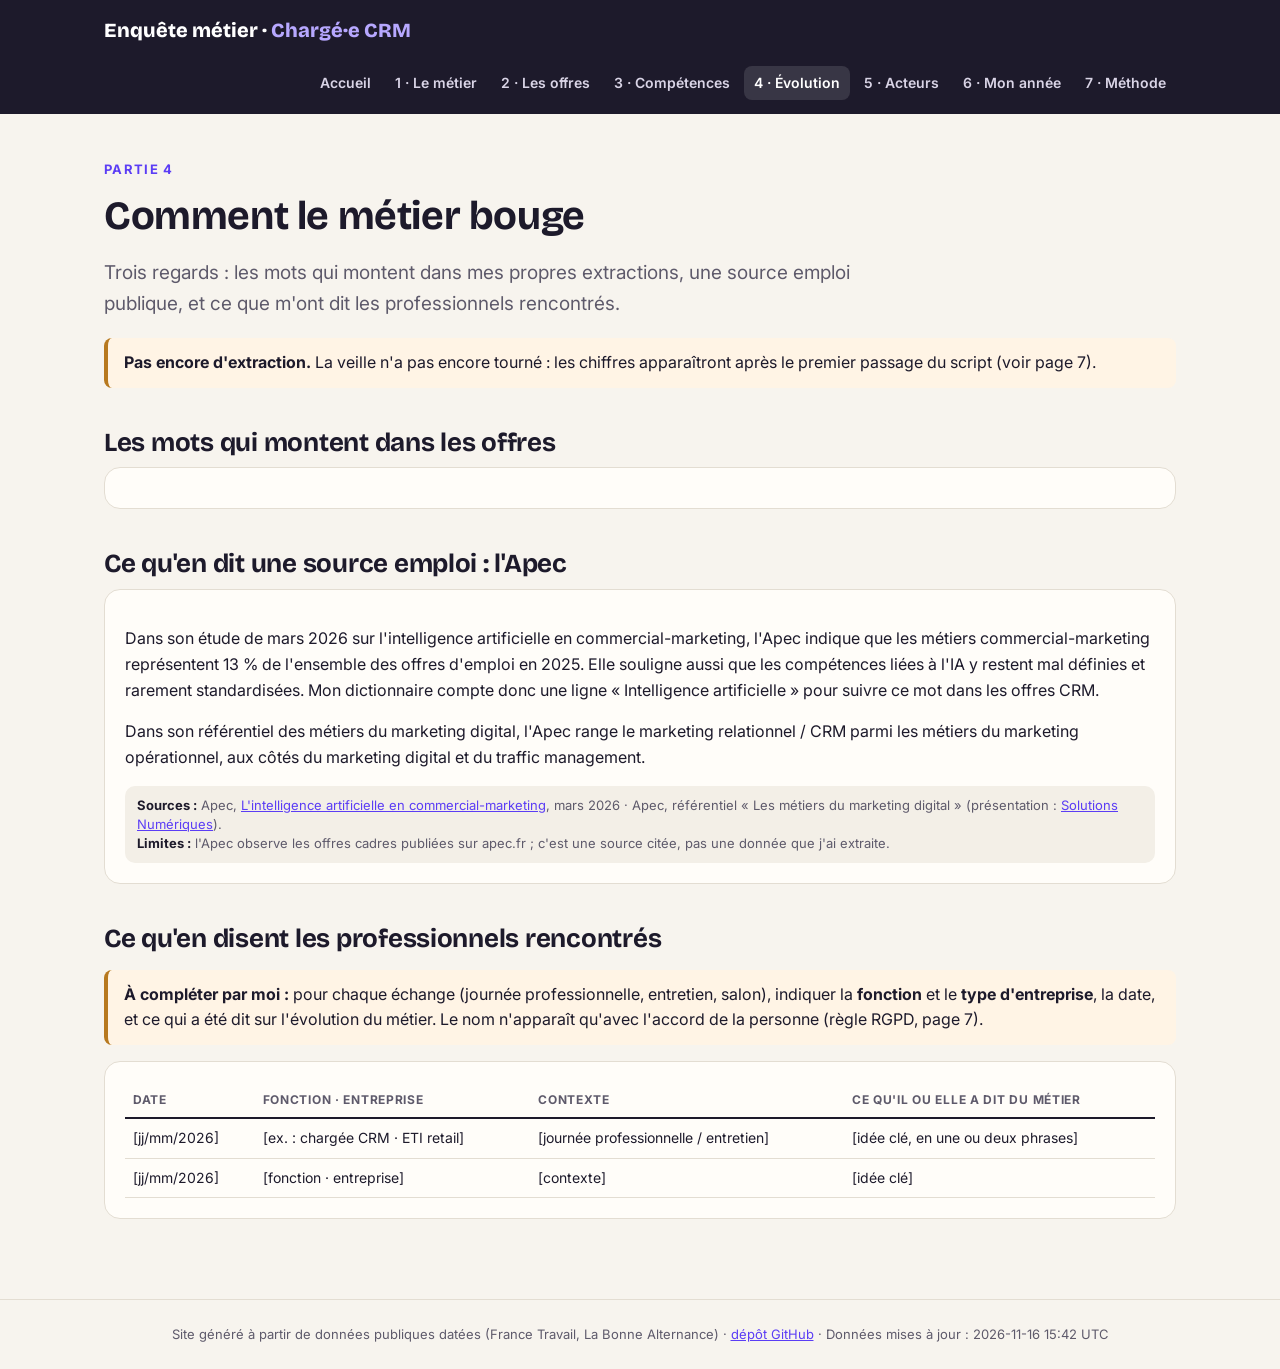
==== docs/evolution.html @ 44a3c21b "Site d'enquête métier Chargé·e CRM + veille automatique - scripts de collecte (France Travail, La Bo" ====
<!DOCTYPE html>
<html lang="fr"><head><meta charset="UTF-8"><meta name="viewport" content="width=device-width, initial-scale=1">
<title>Évolution · Enquête métier Chargé·e CRM</title>
<link rel="preconnect" href="https://fonts.googleapis.com">
<link href="https://fonts.googleapis.com/css2?family=Bricolage+Grotesque:wght@700;800&family=Inter:wght@400;600;700&display=swap" rel="stylesheet">
<link rel="stylesheet" href="assets/style.css">
</head><body data-page="evolution"><main>

<p class="kicker">Partie 4</p>
<h1>Comment le métier bouge</h1>
<p class="lead">Trois regards : les mots qui montent dans mes propres extractions, une source emploi publique, et ce que m'ont dit les professionnels rencontrés.</p>
<div id="donnees"></div>
<h2>Les mots qui montent dans les offres</h2>
<div class="card" id="mots"></div>
<h2>Ce qu'en dit une source emploi : l'Apec</h2>
<div class="card">
<p>Dans son étude de mars 2026 sur l'intelligence artificielle en commercial-marketing, l'Apec indique que les métiers commercial-marketing représentent 13 % de l'ensemble des offres d'emploi en 2025. Elle souligne aussi que les compétences liées à l'IA y restent mal définies et rarement standardisées. Mon dictionnaire compte donc une ligne « Intelligence artificielle » pour suivre ce mot dans les offres CRM.</p>
<p>Dans son référentiel des métiers du marketing digital, l'Apec range le marketing relationnel / CRM parmi les métiers du marketing opérationnel, aux côtés du marketing digital et du traffic management.</p>
<div class="src"><b>Sources :</b> Apec, <a href="https://corporate.apec.fr/files/live/sites/corporate/files/Nos%20etudes/PDF/L'intelligence%20artificielle%20en%20commercial-marketing.pdf">L'intelligence artificielle en commercial-marketing</a>, mars 2026 · Apec, référentiel « Les métiers du marketing digital » (présentation : <a href="https://www.solutions-numeriques.com/?p=17293">Solutions Numériques</a>).<br><b>Limites :</b> l'Apec observe les offres cadres publiées sur apec.fr ; c'est une source citée, pas une donnée que j'ai extraite.</div>
</div>
<h2>Ce qu'en disent les professionnels rencontrés</h2>
<div class="todo"><b>À compléter par moi :</b> pour chaque échange (journée professionnelle, entretien, salon), indiquer la <b>fonction</b> et le <b>type d'entreprise</b>, la date, et ce qui a été dit sur l'évolution du métier. Le nom n'apparaît qu'avec l'accord de la personne (règle RGPD, page 7).</div>
<div class="card"><table><tr><th>Date</th><th>Fonction · entreprise</th><th>Contexte</th><th>Ce qu'il ou elle a dit du métier</th></tr>
<tr><td>[jj/mm/2026]</td><td>[ex. : chargée CRM · ETI retail]</td><td>[journée professionnelle / entretien]</td><td>[idée clé, en une ou deux phrases]</td></tr>
<tr><td>[jj/mm/2026]</td><td>[fonction · entreprise]</td><td>[contexte]</td><td>[idée clé]</td></tr>
</table></div>

</main><script src="assets/app.js"></script></body></html>
---- docs/assets/style.css ----
:root{--ink:#1d1a2b;--muted:#5e5a6b;--paper:#f7f4ee;--card:#fffdf9;--line:#e3ddd2;--violet:#5b3df5;--violet-soft:#ece8ff;--coral:#e8573a;--green:#0f8a5c;--amber:#b7791f}
*{box-sizing:border-box}
body{margin:0;background:var(--paper);color:var(--ink);font-family:Inter,system-ui,sans-serif;font-size:16px;line-height:1.6}
h1,h2,h3{font-family:"Bricolage Grotesque",Inter,sans-serif;line-height:1.15;letter-spacing:-.01em}
a{color:var(--violet)}
header.site{background:var(--ink);color:#fff}
header.site .in{max-width:1120px;margin:0 auto;padding:14px 24px;display:flex;align-items:center;gap:20px;flex-wrap:wrap}
header.site .brand{font-family:"Bricolage Grotesque";font-weight:800;font-size:20px;color:#fff;text-decoration:none}
header.site .brand span{color:#b7a8ff}
nav.main{display:flex;gap:4px;flex-wrap:wrap;margin-left:auto}
nav.main a{color:#d9d4e6;text-decoration:none;padding:6px 10px;border-radius:8px;font-size:14px;font-weight:600}
nav.main a.on,nav.main a:hover{background:rgba(255,255,255,.12);color:#fff}
main{max-width:1120px;margin:0 auto;padding:32px 24px 80px}
.kicker{font-size:13px;font-weight:700;letter-spacing:.1em;text-transform:uppercase;color:var(--violet)}
h1{font-size:40px;margin:6px 0 10px}
.lead{font-size:19px;color:var(--muted);max-width:820px}
h2{font-size:26px;margin:40px 0 10px}
h3{font-size:19px;margin:0 0 8px}
.grid{display:grid;gap:16px}
.g2{grid-template-columns:repeat(2,1fr)}.g3{grid-template-columns:repeat(3,1fr)}.g4{grid-template-columns:repeat(4,1fr)}
.card{background:var(--card);border:1px solid var(--line);border-radius:16px;padding:20px}
.kpi .v{font-family:"Bricolage Grotesque";font-size:40px;font-weight:800;line-height:1}
.kpi .l{color:var(--muted);font-size:14px;margin-top:6px}
.src{margin-top:12px;font-size:13px;color:var(--muted);background:#f3efe7;border-radius:10px;padding:10px 12px;line-height:1.45}
.src b{color:var(--ink)}
.note{background:var(--violet-soft);border-left:4px solid var(--violet);padding:12px 16px;border-radius:8px;margin:16px 0}
.todo{background:#fff4e5;border-left:4px solid var(--amber);padding:12px 16px;border-radius:8px;margin:16px 0}
table{width:100%;border-collapse:collapse;font-size:14px}
th{text-align:left;font-size:12px;text-transform:uppercase;letter-spacing:.06em;color:var(--muted);border-bottom:2px solid var(--ink);padding:8px}
td{border-bottom:1px solid var(--line);padding:8px;vertical-align:top}
td:nth-child(4),td:nth-child(3){white-space:nowrap}
.pill{display:inline-block;font-size:12px;font-weight:700;padding:2px 9px;border-radius:20px;background:var(--violet-soft);color:var(--violet)}
.pill.no{background:#fde8e4;color:#b23a22}.pill.ok{background:#dcf3e8;color:var(--green)}.pill.mid{background:#fff1d6;color:var(--amber)}
.bar{display:flex;align-items:center;gap:10px;margin:6px 0;font-size:14px}
.bar .lab{width:42%;flex-shrink:0}
.bar .track{flex:1;background:#eee8dd;border-radius:6px;height:14px;overflow:hidden}
.bar .fill{height:100%;background:var(--violet);border-radius:6px}
.bar .num{width:96px;white-space:nowrap;text-align:right;font-variant-numeric:tabular-nums;color:var(--muted)}
.chart{position:relative;height:300px}
.home-nav a{display:block;text-decoration:none;color:inherit}
.home-nav .card:hover{border-color:var(--violet)}
.home-nav .n{font-family:"Bricolage Grotesque";font-weight:800;color:var(--coral);font-size:22px}
footer{border-top:1px solid var(--line);color:var(--muted);font-size:13px;text-align:center;padding:24px}
.muted{color:var(--muted)}
ol.actions li{margin-bottom:14px}
@media(max-width:860px){.g2,.g3,.g4{grid-template-columns:1fr}h1{font-size:30px}.bar .lab{width:50%}}
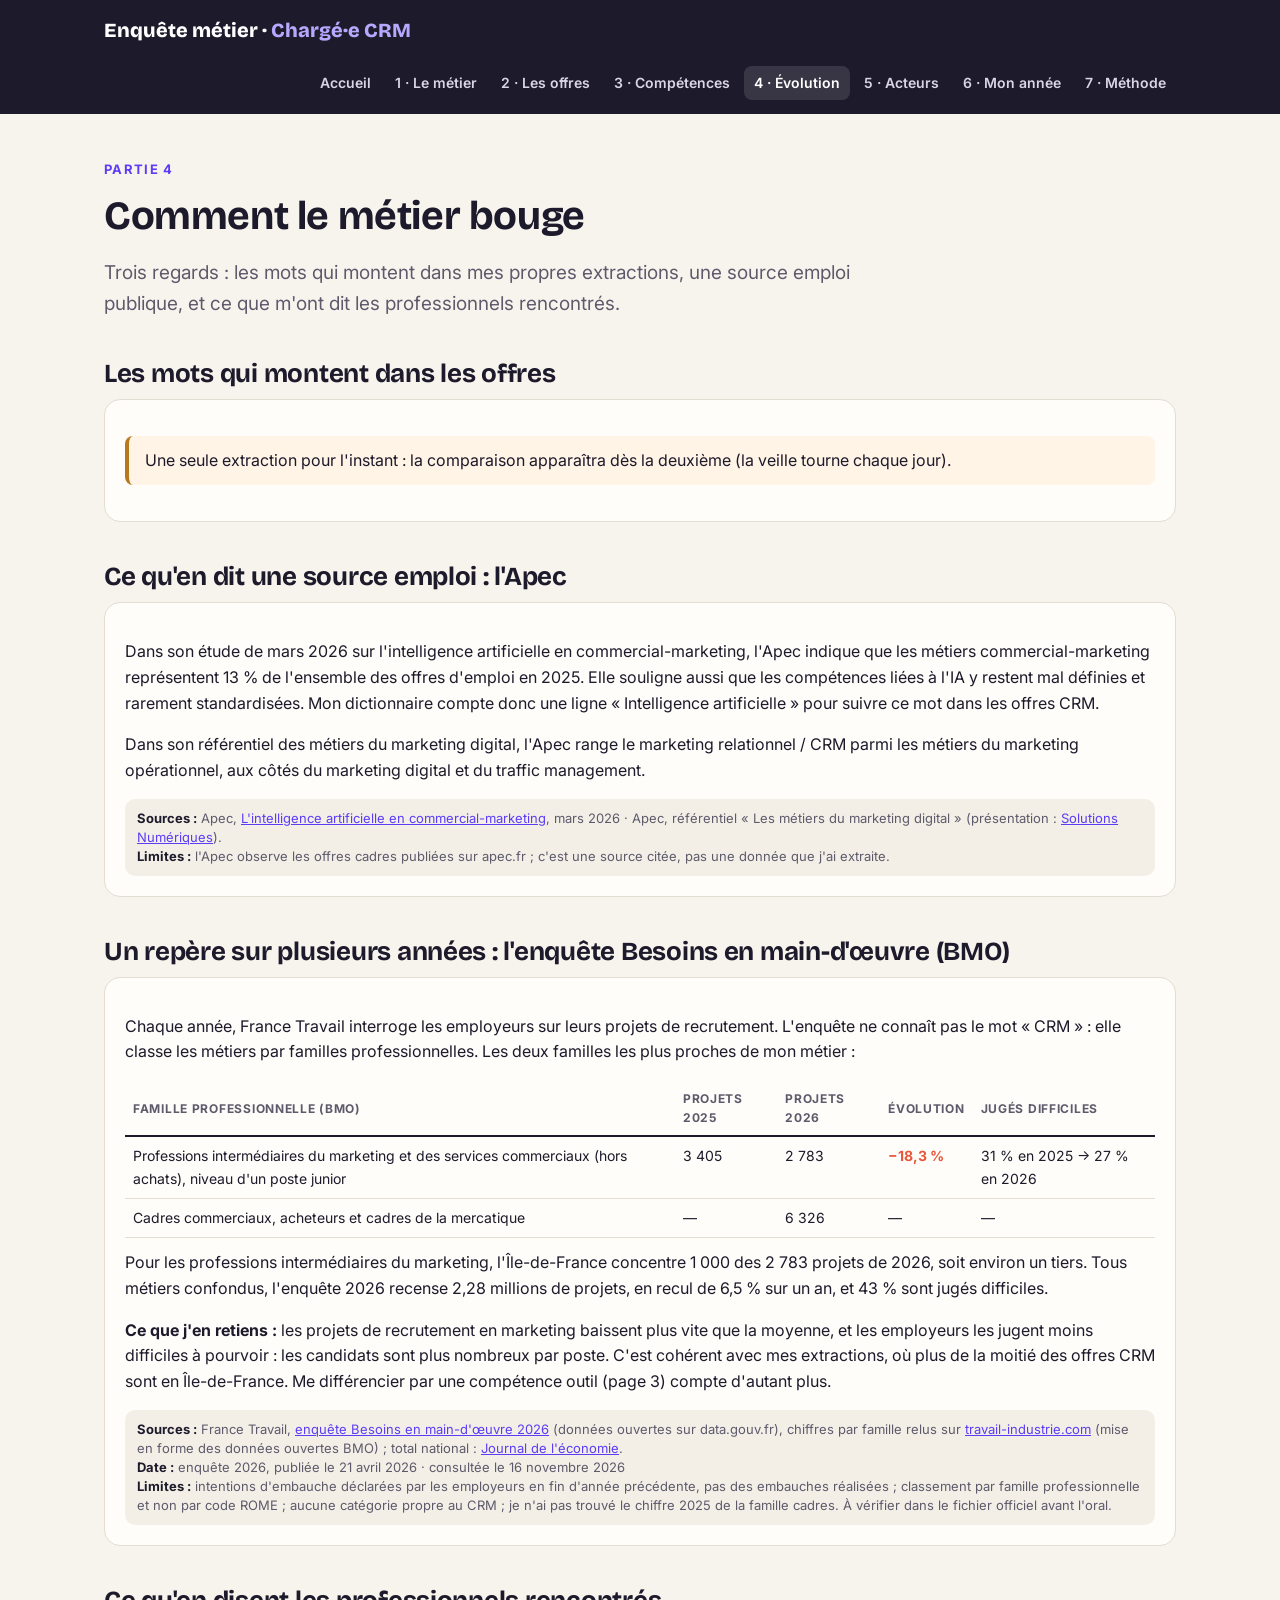
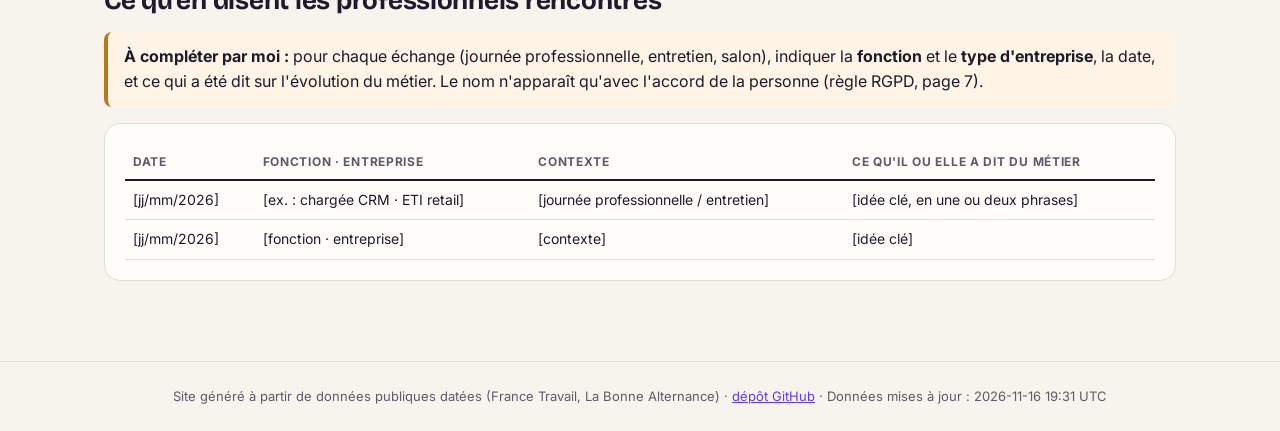
==== commit 41c133d2: "Évolution : repère pluriannuel avec l'enquête BMO France Travail 2025-2026 Co-Authored-By: Claude Op" ====
--- a/docs/evolution.html
+++ b/docs/evolution.html
@@ -18,6 +18,19 @@
 <p>Dans son référentiel des métiers du marketing digital, l'Apec range le marketing relationnel / CRM parmi les métiers du marketing opérationnel, aux côtés du marketing digital et du traffic management.</p>
 <div class="src"><b>Sources :</b> Apec, <a href="https://corporate.apec.fr/files/live/sites/corporate/files/Nos%20etudes/PDF/L'intelligence%20artificielle%20en%20commercial-marketing.pdf">L'intelligence artificielle en commercial-marketing</a>, mars 2026 · Apec, référentiel « Les métiers du marketing digital » (présentation : <a href="https://www.solutions-numeriques.com/?p=17293">Solutions Numériques</a>).<br><b>Limites :</b> l'Apec observe les offres cadres publiées sur apec.fr ; c'est une source citée, pas une donnée que j'ai extraite.</div>
 </div>
+<h2>Un repère sur plusieurs années : l'enquête Besoins en main-d'œuvre (BMO)</h2>
+<div class="card">
+<p>Chaque année, France Travail interroge les employeurs sur leurs projets de recrutement. L'enquête ne connaît pas le mot « CRM » : elle classe les métiers par familles professionnelles. Les deux familles les plus proches de mon métier :</p>
+<table><tr><th>Famille professionnelle (BMO)</th><th>Projets 2025</th><th>Projets 2026</th><th>Évolution</th><th>Jugés difficiles</th></tr>
+<tr><td>Professions intermédiaires du marketing et des services commerciaux (hors achats), niveau d'un poste junior</td><td>3 405</td><td>2 783</td><td><b style="color:var(--coral)">−18,3 %</b></td><td>31 % en 2025 → 27 % en 2026</td></tr>
+<tr><td>Cadres commerciaux, acheteurs et cadres de la mercatique</td><td>—</td><td>6 326</td><td>—</td><td>—</td></tr></table>
+<p style="margin-top:12px">Pour les professions intermédiaires du marketing, l'Île-de-France concentre 1 000 des 2 783 projets de 2026, soit environ un tiers. Tous métiers confondus, l'enquête 2026 recense 2,28 millions de projets, en recul de 6,5 % sur un an, et 43 % sont jugés difficiles.</p>
+<p><b>Ce que j'en retiens :</b> les projets de recrutement en marketing baissent plus vite que la moyenne, et les employeurs les jugent moins difficiles à pourvoir : les candidats sont plus nombreux par poste. C'est cohérent avec mes extractions, où plus de la moitié des offres CRM sont en Île-de-France. Me différencier par une compétence outil (page 3) compte d'autant plus.</p>
+<div class="src"><b>Sources :</b> France Travail, <a href="https://www.francetravail.fr/candidat/decouvrir-le-marche-du-travail/besoins-en-main-doeuvre.html">enquête Besoins en main-d'œuvre 2026</a> (données ouvertes sur data.gouv.fr), chiffres par famille relus sur <a href="https://travail-industrie.com/emploi/metiers-en-tension/professions-intermediaires-du-marketing-et-des-services-commerciaux-hors-achats">travail-industrie.com</a> (mise en forme des données ouvertes BMO) ; total national : <a href="https://www.journaldeleconomie.fr/?p=46430">Journal de l'économie</a>.<br>
+<b>Date :</b> enquête 2026, publiée le 21 avril 2026 · consultée le 16 novembre 2026<br>
+<b>Limites :</b> intentions d'embauche déclarées par les employeurs en fin d'année précédente, pas des embauches réalisées ; classement par famille professionnelle et non par code ROME ; aucune catégorie propre au CRM ; je n'ai pas trouvé le chiffre 2025 de la famille cadres. À vérifier dans le fichier officiel avant l'oral.</div>
+</div>
+
 <h2>Ce qu'en disent les professionnels rencontrés</h2>
 <div class="todo"><b>À compléter par moi :</b> pour chaque échange (journée professionnelle, entretien, salon), indiquer la <b>fonction</b> et le <b>type d'entreprise</b>, la date, et ce qui a été dit sur l'évolution du métier. Le nom n'apparaît qu'avec l'accord de la personne (règle RGPD, page 7).</div>
 <div class="card"><table><tr><th>Date</th><th>Fonction · entreprise</th><th>Contexte</th><th>Ce qu'il ou elle a dit du métier</th></tr>
